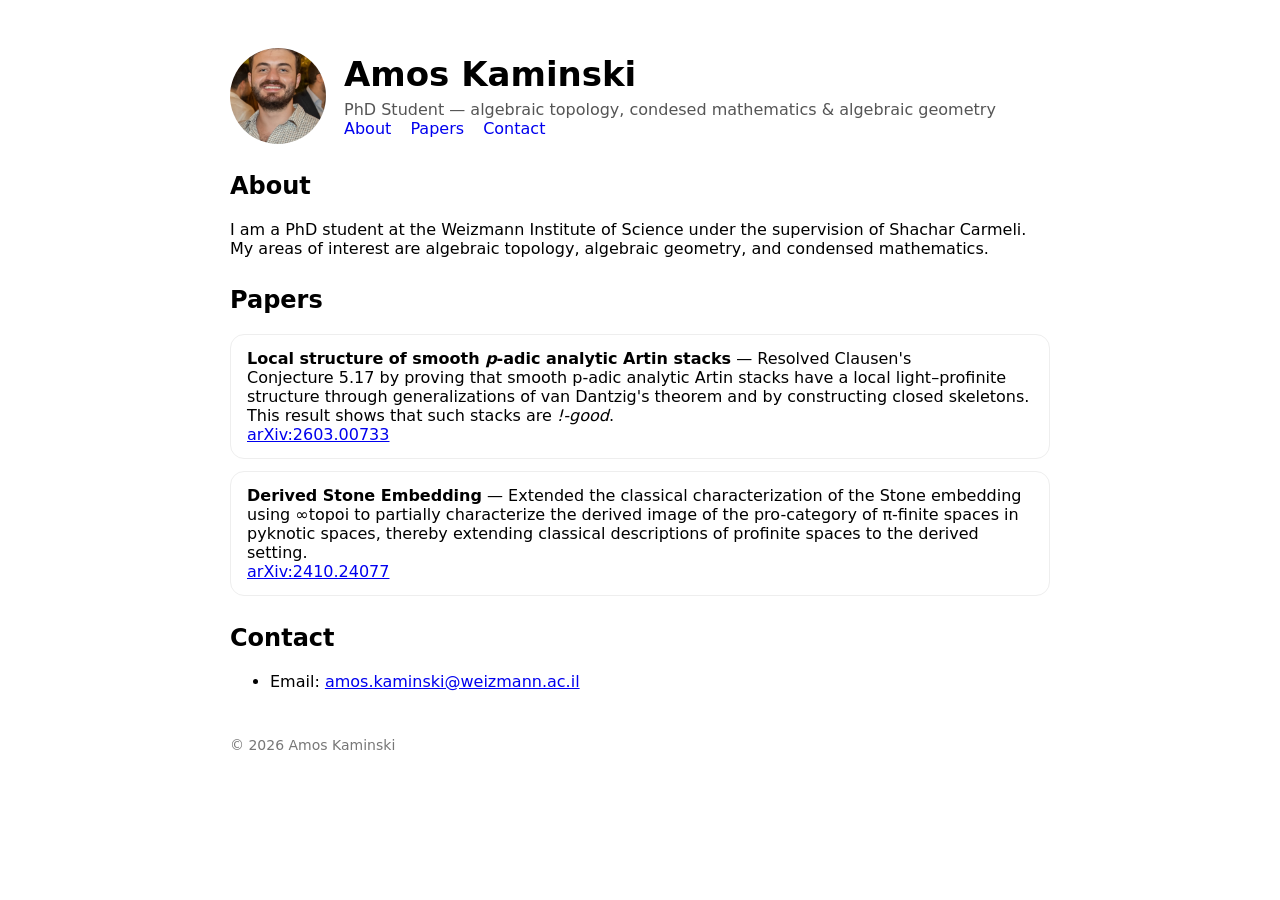
==== index.html @ 6d2fe387 "Update avatar size and style in index.html" ====
<!doctype html>
<html lang="en">
<head>
  <meta charset="utf-8" />
  <meta name="viewport" content="width=device-width,initial-scale=1" />
  <title>Amos Kaminski</title>
  <meta name="description" content="Personal homepage of Amos Kaminski." />
  <style>
    body { font-family: system-ui, -apple-system, Segoe UI, Roboto, Arial; margin: 0; }
    .wrap { max-width: 820px; margin: 0 auto; padding: 48px 20px; }
    header { display: flex; gap: 18px; align-items: center; }
    .avatar{ width: 96px; height: 96px; border-radius: 999px; object-fit: cover; }
    h1 { margin: 0; font-size: 34px; }
    .sub { margin: 6px 0 0; color: #555; }
    nav a { margin-right: 14px; text-decoration: none; }
    section { margin-top: 28px; }
    .card { border: 1px solid #eee; border-radius: 14px; padding: 14px 16px; margin-top: 12px; }
    footer { margin-top: 46px; color: #777; font-size: 14px; }
  </style>
</head>
<body>
  <div class="wrap">
    <header>
      <img class="avatar" src="avatar.jpg" alt="Photo of Amos Kaminski" />
      <div>
        <h1>Amos Kaminski</h1>
        <p class="sub">PhD Student — algebraic topology, condesed mathematics &amp; algebraic geometry</p>
        <nav>
          <a href="#about">About</a>
          <a href="#papers">Papers</a>
          <a href="#contact">Contact</a>
        </nav>
      </div>
    </header>

    <section id="about">
      <h2>About</h2>
      <p>
        I am a PhD student at the Weizmann Institute of Science under the supervision of Shachar Carmeli. My areas of interest are algebraic topology, algebraic geometry, and condensed mathematics. 

    <section id="papers">
      <h2>Papers</h2>
      <div class="card">
        <strong>Local structure of smooth <em>p</em>-adic analytic Artin stacks</strong> — Resolved Clausen's Conjecture&nbsp;5.17 by proving that smooth p-adic analytic Artin stacks have a local light–profinite structure through generalizations of van&nbsp;Dantzig's theorem and by constructing closed skeletons. This result shows that such stacks are <em>!-good</em>.
        <div><a href="https://arxiv.org/abs/2603.00733">arXiv:2603.00733</a></div>
      </div>
      <div class="card">
        <strong>Derived Stone Embedding</strong> — Extended the classical characterization of the Stone embedding using ∞topoi to partially characterize the derived image of the pro-category of π-finite spaces in pyknotic spaces, thereby extending classical descriptions of profinite spaces to the derived setting.
        <div><a href="https://arxiv.org/abs/2410.24077">arXiv:2410.24077</a></div>
      </div>
    </section>

    <section id="contact">
      <h2>Contact</h2>
      <ul>
        <li>Email: <a href="mailto:amos.kaminski@weizmann.ac.il">amos.kaminski@weizmann.ac.il</a></li>
      </ul>
    </section>

    <footer>© <span id="y"></span> Amos Kaminski</footer>
  </div>

  <script>
    document.getElementById("y").textContent = new Date().getFullYear();
  </script>
</body>
</html>
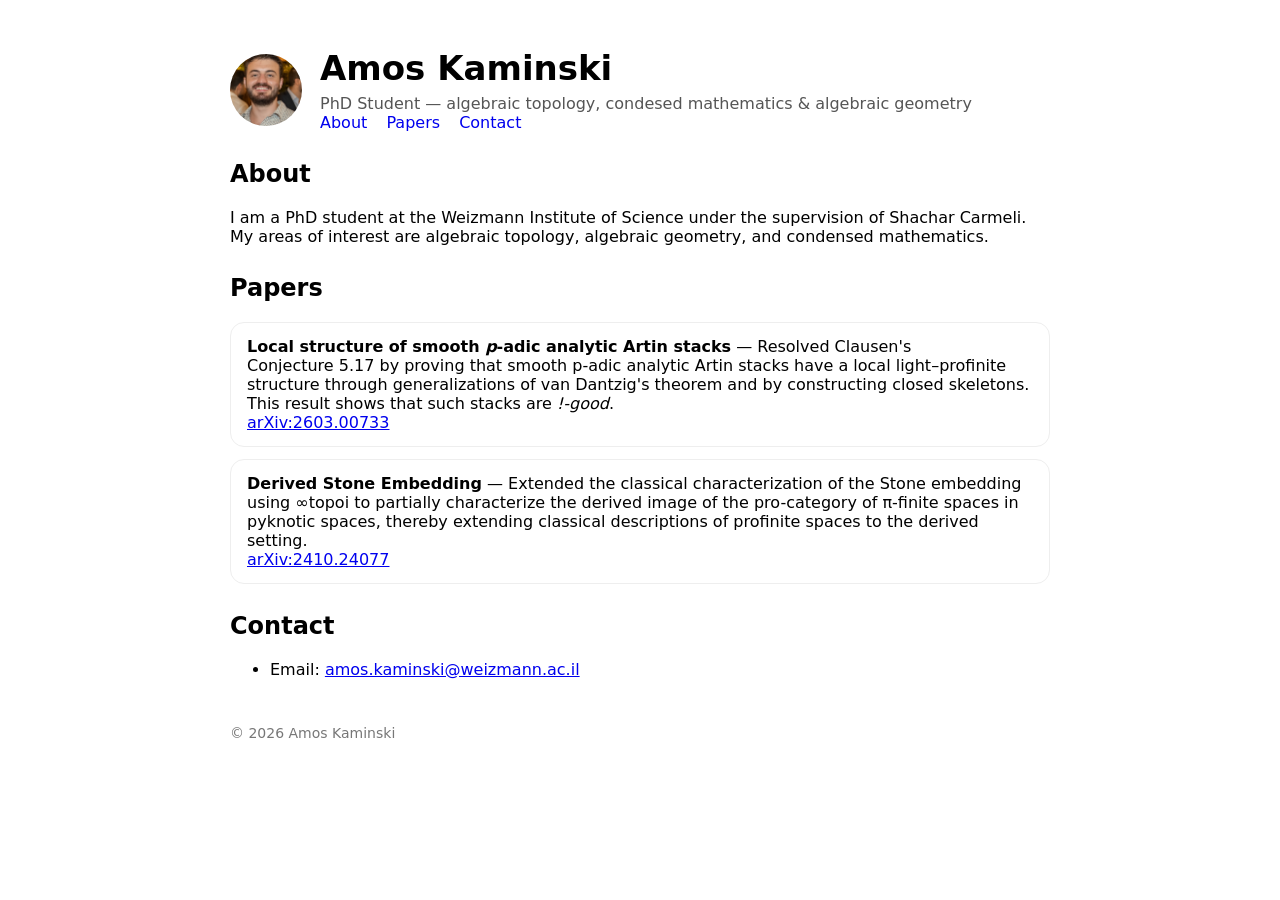
==== commit 6f25287f: "Adjust avatar dimensions and styling in index.html" ====
--- a/index.html
+++ b/index.html
@@ -9,7 +9,14 @@
     body { font-family: system-ui, -apple-system, Segoe UI, Roboto, Arial; margin: 0; }
     .wrap { max-width: 820px; margin: 0 auto; padding: 48px 20px; }
     header { display: flex; gap: 18px; align-items: center; }
-    .avatar{ width: 96px; height: 96px; border-radius: 999px; object-fit: cover; }
+    .avatar{
+  width: 72px;
+  height: 72px;
+  border-radius: 999px;
+  object-fit: cover;        /* key: prevents stretching */
+  object-position: 50% 35%; /* optional: move crop up/down */
+  display: block;
+}
     h1 { margin: 0; font-size: 34px; }
     .sub { margin: 6px 0 0; color: #555; }
     nav a { margin-right: 14px; text-decoration: none; }
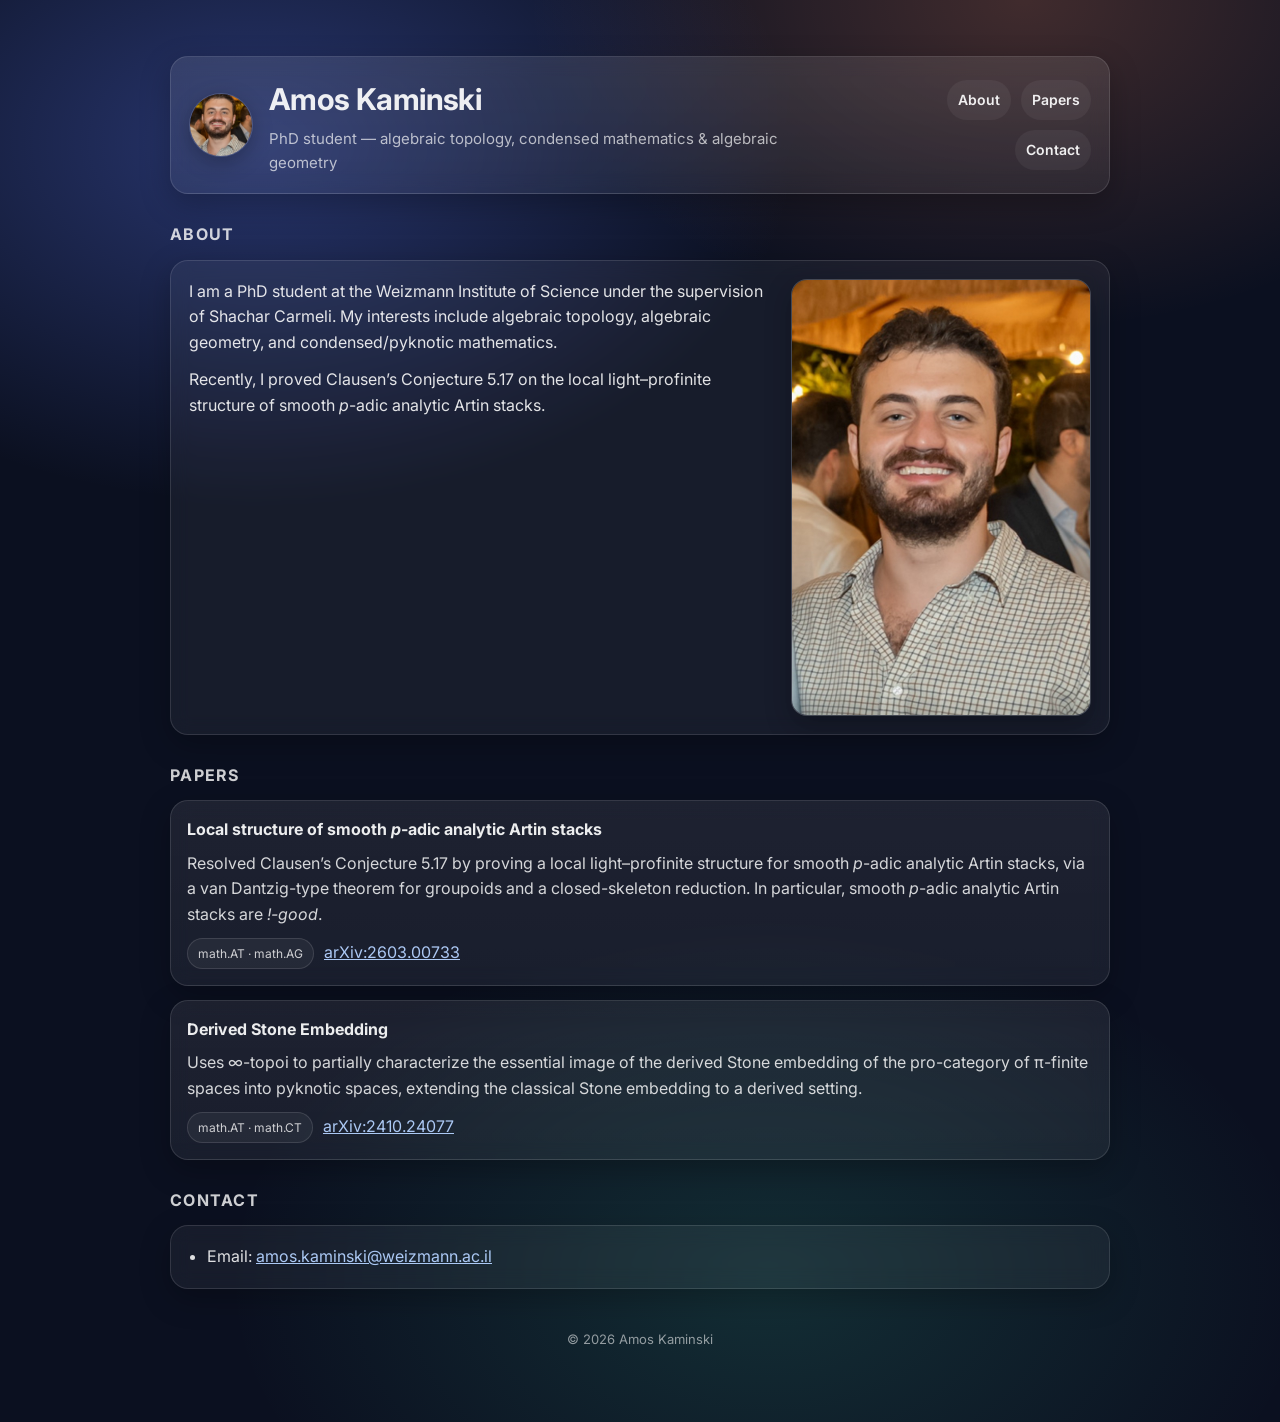
==== commit bd4d7ac9: "Refactor index.html for improved layout and styling Updated the layout and styling of the personal h" ====
--- a/index.html
+++ b/index.html
@@ -5,63 +5,266 @@
   <meta name="viewport" content="width=device-width,initial-scale=1" />
   <title>Amos Kaminski</title>
   <meta name="description" content="Personal homepage of Amos Kaminski." />
+
+  <!-- Optional: nicer typography (works even if blocked) -->
+  <link rel="preconnect" href="https://fonts.googleapis.com">
+  <link rel="preconnect" href="https://fonts.gstatic.com" crossorigin>
+  <link href="https://fonts.googleapis.com/css2?family=Inter:wght@400;500;600;700&display=swap" rel="stylesheet">
+
   <style>
-    body { font-family: system-ui, -apple-system, Segoe UI, Roboto, Arial; margin: 0; }
-    .wrap { max-width: 820px; margin: 0 auto; padding: 48px 20px; }
-    header { display: flex; gap: 18px; align-items: center; }
+    :root{
+      --bg: #0b1020;
+      --card: rgba(255,255,255,.08);
+      --card2: rgba(255,255,255,.06);
+      --border: rgba(255,255,255,.12);
+      --text: rgba(255,255,255,.92);
+      --muted: rgba(255,255,255,.68);
+      --link: rgba(255,255,255,.92);
+      --shadow: 0 10px 30px rgba(0,0,0,.25);
+    }
+
+    *{ box-sizing: border-box; }
+    html{ scroll-behavior: smooth; }
+    body{
+      margin:0;
+      font-family: Inter, system-ui, -apple-system, Segoe UI, Roboto, Arial, sans-serif;
+      color: var(--text);
+      background:
+        radial-gradient(900px 600px at 20% 10%, rgba(93,123,255,.35), transparent 60%),
+        radial-gradient(900px 600px at 80% 0%, rgba(255,140,92,.22), transparent 55%),
+        radial-gradient(900px 600px at 60% 90%, rgba(70,230,180,.14), transparent 60%),
+        var(--bg);
+      line-height: 1.6;
+    }
+
+    .wrap{ max-width: 980px; margin: 0 auto; padding: 56px 20px 72px; }
+
+    /* Top header card */
+    .top{
+      display: flex;
+      gap: 18px;
+      align-items: center;
+      justify-content: space-between;
+      padding: 18px 18px;
+      border: 1px solid var(--border);
+      border-radius: 18px;
+      background: linear-gradient(180deg, rgba(255,255,255,.10), rgba(255,255,255,.06));
+      box-shadow: var(--shadow);
+      backdrop-filter: blur(10px);
+    }
+    .top-left{ display:flex; gap:16px; align-items:center; min-width: 0; }
+
     .avatar{
-  width: 72px;
-  height: 72px;
-  border-radius: 999px;
-  object-fit: cover;        /* key: prevents stretching */
-  object-position: 50% 35%; /* optional: move crop up/down */
-  display: block;
-}
-    h1 { margin: 0; font-size: 34px; }
-    .sub { margin: 6px 0 0; color: #555; }
-    nav a { margin-right: 14px; text-decoration: none; }
-    section { margin-top: 28px; }
-    .card { border: 1px solid #eee; border-radius: 14px; padding: 14px 16px; margin-top: 12px; }
-    footer { margin-top: 46px; color: #777; font-size: 14px; }
+      width: 64px;
+      height: 64px;
+      border-radius: 999px;
+      object-fit: cover;
+      object-position: 50% 35%;
+      border: 1px solid var(--border);
+      box-shadow: 0 6px 20px rgba(0,0,0,.25);
+      flex: 0 0 auto;
+    }
+
+    h1{ margin:0; font-size: 30px; letter-spacing: -0.02em; }
+    .sub{ margin: 4px 0 0; color: var(--muted); font-size: 15px; }
+
+    nav{
+      display:flex;
+      gap: 10px;
+      flex-wrap: wrap;
+      justify-content: flex-end;
+    }
+    nav a{
+      text-decoration: none;
+      color: var(--link);
+      font-weight: 600;
+      font-size: 14px;
+      padding: 8px 10px;
+      border-radius: 999px;
+      border: 1px solid transparent;
+      background: rgba(255,255,255,.05);
+    }
+    nav a:hover{
+      border-color: var(--border);
+      background: rgba(255,255,255,.08);
+    }
+
+    section{ margin-top: 28px; scroll-margin-top: 18px; }
+    h2{
+      font-size: 16px;
+      letter-spacing: .08em;
+      text-transform: uppercase;
+      color: rgba(255,255,255,.80);
+      margin: 0 0 12px;
+    }
+
+    /* About layout */
+    .about{
+      display: grid;
+      grid-template-columns: 1fr 300px;
+      gap: 22px;
+      align-items: start;
+      padding: 18px;
+      border: 1px solid var(--border);
+      border-radius: 18px;
+      background: rgba(255,255,255,.05);
+      box-shadow: var(--shadow);
+      backdrop-filter: blur(10px);
+    }
+    .about p{ margin: 0 0 12px; color: rgba(255,255,255,.88); }
+    .about p:last-child{ margin-bottom: 0; }
+
+    /* Rectangular photo like the example (optional) */
+    .profile{
+      width: 100%;
+      height: auto;
+      border-radius: 16px;
+      border: 1px solid var(--border);
+      display:block;
+      box-shadow: 0 10px 26px rgba(0,0,0,.25);
+      background: rgba(255,255,255,.08);
+    }
+
+    /* Papers cards */
+    .grid{
+      display: grid;
+      grid-template-columns: 1fr;
+      gap: 14px;
+    }
+    .card{
+      padding: 16px 16px;
+      border: 1px solid var(--border);
+      border-radius: 18px;
+      background: linear-gradient(180deg, var(--card), var(--card2));
+      box-shadow: var(--shadow);
+      backdrop-filter: blur(10px);
+    }
+    .card strong{ font-size: 16px; }
+    .card p{ margin: 8px 0 0; color: rgba(255,255,255,.82); }
+    .meta{
+      margin-top: 10px;
+      display:flex;
+      gap: 10px;
+      flex-wrap: wrap;
+      align-items: center;
+    }
+    .pill{
+      font-size: 12px;
+      color: rgba(255,255,255,.78);
+      border: 1px solid var(--border);
+      padding: 5px 10px;
+      border-radius: 999px;
+      background: rgba(255,255,255,.05);
+    }
+    a{ color: rgba(180,210,255,.95); }
+    a:hover{ color: white; }
+
+    .contact{
+      padding: 18px;
+      border: 1px solid var(--border);
+      border-radius: 18px;
+      background: rgba(255,255,255,.05);
+      box-shadow: var(--shadow);
+      backdrop-filter: blur(10px);
+    }
+    .contact ul{ margin: 0; padding-left: 18px; color: rgba(255,255,255,.86); }
+
+    footer{
+      margin-top: 40px;
+      color: rgba(255,255,255,.55);
+      font-size: 13px;
+      text-align: center;
+    }
+
+    /* Responsive */
+    @media (max-width: 820px){
+      .top{ flex-direction: column; align-items: stretch; }
+      nav{ justify-content: flex-start; }
+      .about{ grid-template-columns: 1fr; }
+      .profile{ max-width: 420px; }
+    }
   </style>
 </head>
+
 <body>
   <div class="wrap">
-    <header>
-      <img class="avatar" src="avatar.jpg" alt="Photo of Amos Kaminski" />
-      <div>
-        <h1>Amos Kaminski</h1>
-        <p class="sub">PhD Student — algebraic topology, condesed mathematics &amp; algebraic geometry</p>
-        <nav>
-          <a href="#about">About</a>
-          <a href="#papers">Papers</a>
-          <a href="#contact">Contact</a>
-        </nav>
-      </div>
+
+    <header class="top">
+      <div class="top-left">
+        <img class="avatar" src="avatar.jpg" alt="Photo of Amos Kaminski" />
+        <div style="min-width:0">
+          <h1>Amos Kaminski</h1>
+          <p class="sub">PhD student — algebraic topology, condensed mathematics &amp; algebraic geometry</p>
+        </div>
+      </div>
+
+      <nav aria-label="Primary">
+        <a href="#about">About</a>
+        <a href="#papers">Papers</a>
+        <a href="#contact">Contact</a>
+      </nav>
     </header>
 
     <section id="about">
       <h2>About</h2>
-      <p>
-        I am a PhD student at the Weizmann Institute of Science under the supervision of Shachar Carmeli. My areas of interest are algebraic topology, algebraic geometry, and condensed mathematics. 
+      <div class="about">
+        <div>
+          <p>
+            I am a PhD student at the Weizmann Institute of Science under the supervision of Shachar Carmeli.
+            My interests include algebraic topology, algebraic geometry, and condensed/pyknotic mathematics.
+          </p>
+          <p>
+            Recently, I proved Clausen’s Conjecture 5.17 on the local light–profinite structure of smooth
+            <em>p</em>-adic analytic Artin stacks.
+          </p>
+        </div>
+
+        <!-- Optional: use a rectangular photo like the example.
+             If you prefer only the circular avatar, delete this <img>. -->
+        <img class="profile" src="avatar.jpg" alt="Amos Kaminski" />
+      </div>
+    </section>
 
     <section id="papers">
       <h2>Papers</h2>
-      <div class="card">
-        <strong>Local structure of smooth <em>p</em>-adic analytic Artin stacks</strong> — Resolved Clausen's Conjecture&nbsp;5.17 by proving that smooth p-adic analytic Artin stacks have a local light–profinite structure through generalizations of van&nbsp;Dantzig's theorem and by constructing closed skeletons. This result shows that such stacks are <em>!-good</em>.
-        <div><a href="https://arxiv.org/abs/2603.00733">arXiv:2603.00733</a></div>
-      </div>
-      <div class="card">
-        <strong>Derived Stone Embedding</strong> — Extended the classical characterization of the Stone embedding using ∞topoi to partially characterize the derived image of the pro-category of π-finite spaces in pyknotic spaces, thereby extending classical descriptions of profinite spaces to the derived setting.
-        <div><a href="https://arxiv.org/abs/2410.24077">arXiv:2410.24077</a></div>
+      <div class="grid">
+
+        <article class="card">
+          <strong>Local structure of smooth <em>p</em>-adic analytic Artin stacks</strong>
+          <p>
+            Resolved Clausen’s Conjecture&nbsp;5.17 by proving a local light–profinite structure for smooth
+            <em>p</em>-adic analytic Artin stacks, via a van&nbsp;Dantzig-type theorem for groupoids and a
+            closed-skeleton reduction. In particular, smooth <em>p</em>-adic analytic Artin stacks are <em>!-good</em>.
+          </p>
+          <div class="meta">
+            <span class="pill">math.AT · math.AG</span>
+            <a href="https://arxiv.org/abs/2603.00733">arXiv:2603.00733</a>
+          </div>
+        </article>
+
+        <article class="card">
+          <strong>Derived Stone Embedding</strong>
+          <p>
+            Uses ∞-topoi to partially characterize the essential image of the derived Stone embedding
+            of the pro-category of π-finite spaces into pyknotic spaces, extending the classical Stone embedding
+            to a derived setting.
+          </p>
+          <div class="meta">
+            <span class="pill">math.AT · math.CT</span>
+            <a href="https://arxiv.org/abs/2410.24077">arXiv:2410.24077</a>
+          </div>
+        </article>
+
       </div>
     </section>
 
     <section id="contact">
       <h2>Contact</h2>
-      <ul>
-        <li>Email: <a href="mailto:amos.kaminski@weizmann.ac.il">amos.kaminski@weizmann.ac.il</a></li>
-      </ul>
+      <div class="contact">
+        <ul>
+          <li>Email: <a href="mailto:amos.kaminski@weizmann.ac.il">amos.kaminski@weizmann.ac.il</a></li>
+        </ul>
+      </div>
     </section>
 
     <footer>© <span id="y"></span> Amos Kaminski</footer>
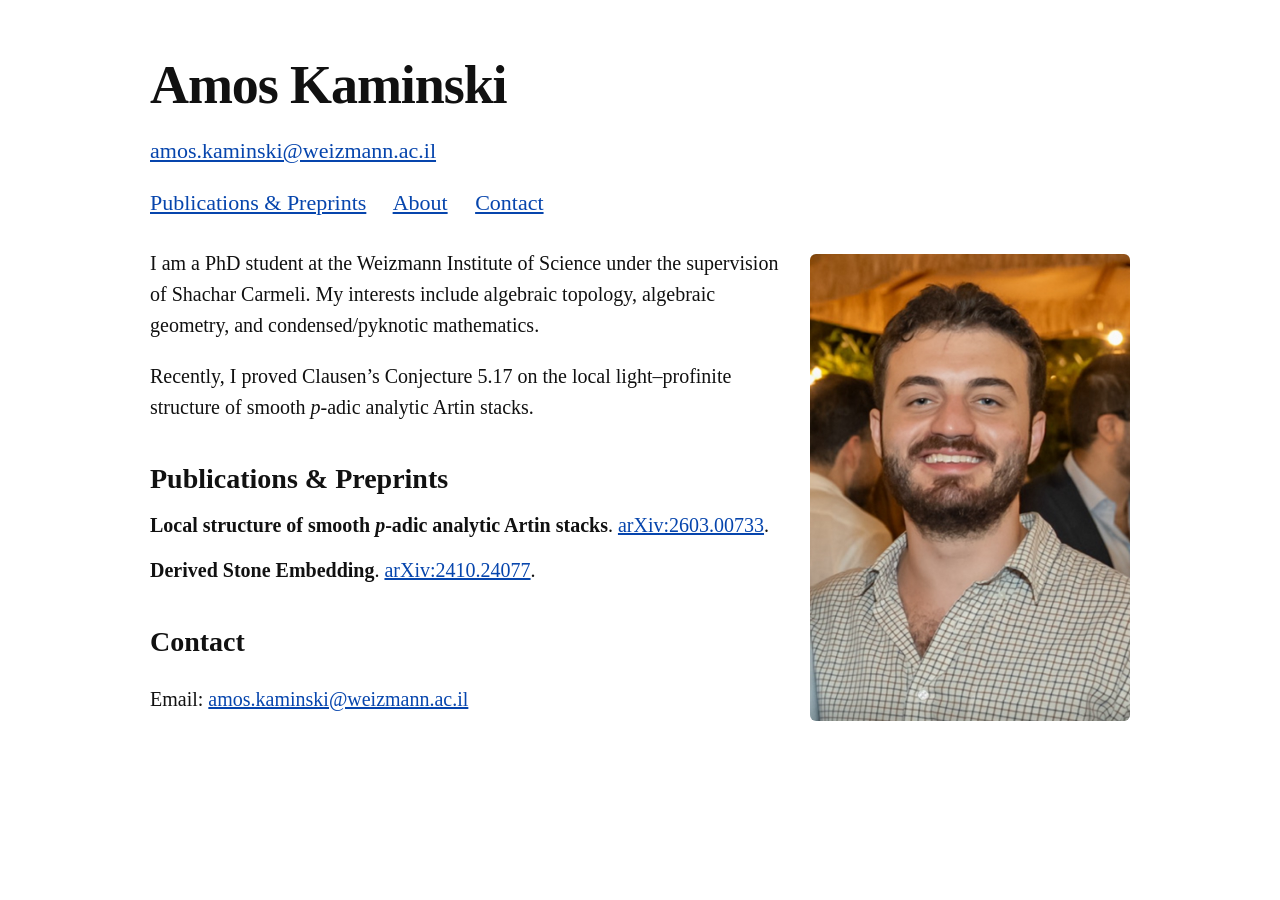
==== commit 947da5dd: "Refactor index.html for improved layout and styles Updated styling and structure of the personal hom" ====
--- a/index.html
+++ b/index.html
@@ -6,272 +6,119 @@
   <title>Amos Kaminski</title>
   <meta name="description" content="Personal homepage of Amos Kaminski." />
 
-  <!-- Optional: nicer typography (works even if blocked) -->
-  <link rel="preconnect" href="https://fonts.googleapis.com">
-  <link rel="preconnect" href="https://fonts.gstatic.com" crossorigin>
-  <link href="https://fonts.googleapis.com/css2?family=Inter:wght@400;500;600;700&display=swap" rel="stylesheet">
+  <style>
+    body{
+      margin: 0;
+      background: #fff;
+      color: #111;
+      font-family: Georgia, "Times New Roman", Times, serif;
+      font-size: 20px;
+      line-height: 1.55;
+    }
+    .wrap{
+      max-width: 980px;
+      margin: 0 auto;
+      padding: 44px 24px 60px;
+    }
+    h1{
+      margin: 0 0 6px;
+      font-size: 54px;
+      font-weight: 700;
+      letter-spacing: -0.02em;
+    }
+    .email{
+      margin: 0 0 18px;
+      font-size: 22px;
+    }
+    a{ color: #0645ad; }
+    a:visited{ color: #0b0080; }
+    a:hover{ text-decoration: none; }
 
-  <style>
-    :root{
-      --bg: #0b1020;
-      --card: rgba(255,255,255,.08);
-      --card2: rgba(255,255,255,.06);
-      --border: rgba(255,255,255,.12);
-      --text: rgba(255,255,255,.92);
-      --muted: rgba(255,255,255,.68);
-      --link: rgba(255,255,255,.92);
-      --shadow: 0 10px 30px rgba(0,0,0,.25);
+    .nav{
+      margin: 0 0 28px;
+      font-size: 22px;
+    }
+    .nav a{ margin-right: 22px; }
+
+    .photo{
+      float: right;
+      width: 320px;
+      max-width: 42%;
+      margin: 6px 0 18px 28px;
+      border-radius: 6px;
+      display: block;
+      height: auto; /* prevents stretching */
     }
 
-    *{ box-sizing: border-box; }
-    html{ scroll-behavior: smooth; }
-    body{
-      margin:0;
-      font-family: Inter, system-ui, -apple-system, Segoe UI, Roboto, Arial, sans-serif;
-      color: var(--text);
-      background:
-        radial-gradient(900px 600px at 20% 10%, rgba(93,123,255,.35), transparent 60%),
-        radial-gradient(900px 600px at 80% 0%, rgba(255,140,92,.22), transparent 55%),
-        radial-gradient(900px 600px at 60% 90%, rgba(70,230,180,.14), transparent 60%),
-        var(--bg);
-      line-height: 1.6;
+    h2{
+      margin: 34px 0 10px;
+      font-size: 28px;
+      font-weight: 700;
     }
 
-    .wrap{ max-width: 980px; margin: 0 auto; padding: 56px 20px 72px; }
-
-    /* Top header card */
-    .top{
-      display: flex;
-      gap: 18px;
-      align-items: center;
-      justify-content: space-between;
-      padding: 18px 18px;
-      border: 1px solid var(--border);
-      border-radius: 18px;
-      background: linear-gradient(180deg, rgba(255,255,255,.10), rgba(255,255,255,.06));
-      box-shadow: var(--shadow);
-      backdrop-filter: blur(10px);
-    }
-    .top-left{ display:flex; gap:16px; align-items:center; min-width: 0; }
-
-    .avatar{
-      width: 64px;
-      height: 64px;
-      border-radius: 999px;
-      object-fit: cover;
-      object-position: 50% 35%;
-      border: 1px solid var(--border);
-      box-shadow: 0 6px 20px rgba(0,0,0,.25);
-      flex: 0 0 auto;
+    .paper{
+      margin: 0 0 14px;
     }
 
-    h1{ margin:0; font-size: 30px; letter-spacing: -0.02em; }
-    .sub{ margin: 4px 0 0; color: var(--muted); font-size: 15px; }
-
-    nav{
-      display:flex;
-      gap: 10px;
-      flex-wrap: wrap;
-      justify-content: flex-end;
-    }
-    nav a{
-      text-decoration: none;
-      color: var(--link);
-      font-weight: 600;
-      font-size: 14px;
-      padding: 8px 10px;
-      border-radius: 999px;
-      border: 1px solid transparent;
-      background: rgba(255,255,255,.05);
-    }
-    nav a:hover{
-      border-color: var(--border);
-      background: rgba(255,255,255,.08);
-    }
-
-    section{ margin-top: 28px; scroll-margin-top: 18px; }
-    h2{
-      font-size: 16px;
-      letter-spacing: .08em;
-      text-transform: uppercase;
-      color: rgba(255,255,255,.80);
-      margin: 0 0 12px;
-    }
-
-    /* About layout */
-    .about{
-      display: grid;
-      grid-template-columns: 1fr 300px;
-      gap: 22px;
-      align-items: start;
-      padding: 18px;
-      border: 1px solid var(--border);
-      border-radius: 18px;
-      background: rgba(255,255,255,.05);
-      box-shadow: var(--shadow);
-      backdrop-filter: blur(10px);
-    }
-    .about p{ margin: 0 0 12px; color: rgba(255,255,255,.88); }
-    .about p:last-child{ margin-bottom: 0; }
-
-    /* Rectangular photo like the example (optional) */
-    .profile{
-      width: 100%;
-      height: auto;
-      border-radius: 16px;
-      border: 1px solid var(--border);
-      display:block;
-      box-shadow: 0 10px 26px rgba(0,0,0,.25);
-      background: rgba(255,255,255,.08);
-    }
-
-    /* Papers cards */
-    .grid{
-      display: grid;
-      grid-template-columns: 1fr;
-      gap: 14px;
-    }
-    .card{
-      padding: 16px 16px;
-      border: 1px solid var(--border);
-      border-radius: 18px;
-      background: linear-gradient(180deg, var(--card), var(--card2));
-      box-shadow: var(--shadow);
-      backdrop-filter: blur(10px);
-    }
-    .card strong{ font-size: 16px; }
-    .card p{ margin: 8px 0 0; color: rgba(255,255,255,.82); }
-    .meta{
-      margin-top: 10px;
-      display:flex;
-      gap: 10px;
-      flex-wrap: wrap;
-      align-items: center;
-    }
-    .pill{
-      font-size: 12px;
-      color: rgba(255,255,255,.78);
-      border: 1px solid var(--border);
-      padding: 5px 10px;
-      border-radius: 999px;
-      background: rgba(255,255,255,.05);
-    }
-    a{ color: rgba(180,210,255,.95); }
-    a:hover{ color: white; }
-
-    .contact{
-      padding: 18px;
-      border: 1px solid var(--border);
-      border-radius: 18px;
-      background: rgba(255,255,255,.05);
-      box-shadow: var(--shadow);
-      backdrop-filter: blur(10px);
-    }
-    .contact ul{ margin: 0; padding-left: 18px; color: rgba(255,255,255,.86); }
-
-    footer{
-      margin-top: 40px;
-      color: rgba(255,255,255,.55);
-      font-size: 13px;
-      text-align: center;
-    }
-
-    /* Responsive */
-    @media (max-width: 820px){
-      .top{ flex-direction: column; align-items: stretch; }
-      nav{ justify-content: flex-start; }
-      .about{ grid-template-columns: 1fr; }
-      .profile{ max-width: 420px; }
+    /* mobile */
+    @media (max-width: 760px){
+      h1{ font-size: 42px; }
+      .nav, .email{ font-size: 20px; }
+      .photo{
+        float: none;
+        width: 100%;
+        max-width: 420px;
+        margin: 10px 0 18px 0;
+      }
     }
   </style>
 </head>
 
 <body>
   <div class="wrap">
+    <h1>Amos Kaminski</h1>
 
-    <header class="top">
-      <div class="top-left">
-        <img class="avatar" src="avatar.jpg" alt="Photo of Amos Kaminski" />
-        <div style="min-width:0">
-          <h1>Amos Kaminski</h1>
-          <p class="sub">PhD student — algebraic topology, condensed mathematics &amp; algebraic geometry</p>
-        </div>
-      </div>
+    <p class="email">
+      <a href="mailto:amos.kaminski@weizmann.ac.il">amos.kaminski@weizmann.ac.il</a>
+    </p>
 
-      <nav aria-label="Primary">
-        <a href="#about">About</a>
-        <a href="#papers">Papers</a>
-        <a href="#contact">Contact</a>
-      </nav>
-    </header>
+    <p class="nav">
+      <a href="#papers">Publications &amp; Preprints</a>
+      <a href="#about">About</a>
+      <a href="#contact">Contact</a>
+    </p>
+
+    <img class="photo" src="avatar.jpg" alt="Amos Kaminski" />
 
     <section id="about">
-      <h2>About</h2>
-      <div class="about">
-        <div>
-          <p>
-            I am a PhD student at the Weizmann Institute of Science under the supervision of Shachar Carmeli.
-            My interests include algebraic topology, algebraic geometry, and condensed/pyknotic mathematics.
-          </p>
-          <p>
-            Recently, I proved Clausen’s Conjecture 5.17 on the local light–profinite structure of smooth
-            <em>p</em>-adic analytic Artin stacks.
-          </p>
-        </div>
-
-        <!-- Optional: use a rectangular photo like the example.
-             If you prefer only the circular avatar, delete this <img>. -->
-        <img class="profile" src="avatar.jpg" alt="Amos Kaminski" />
-      </div>
+      <p>
+        I am a PhD student at the Weizmann Institute of Science under the supervision of Shachar Carmeli.
+        My interests include algebraic topology, algebraic geometry, and condensed/pyknotic mathematics.
+      </p>
+      <p>
+        Recently, I proved Clausen’s Conjecture 5.17 on the local light–profinite structure of smooth
+        <em>p</em>-adic analytic Artin stacks.
+      </p>
     </section>
 
     <section id="papers">
-      <h2>Papers</h2>
-      <div class="grid">
+      <h2>Publications &amp; Preprints</h2>
 
-        <article class="card">
-          <strong>Local structure of smooth <em>p</em>-adic analytic Artin stacks</strong>
-          <p>
-            Resolved Clausen’s Conjecture&nbsp;5.17 by proving a local light–profinite structure for smooth
-            <em>p</em>-adic analytic Artin stacks, via a van&nbsp;Dantzig-type theorem for groupoids and a
-            closed-skeleton reduction. In particular, smooth <em>p</em>-adic analytic Artin stacks are <em>!-good</em>.
-          </p>
-          <div class="meta">
-            <span class="pill">math.AT · math.AG</span>
-            <a href="https://arxiv.org/abs/2603.00733">arXiv:2603.00733</a>
-          </div>
-        </article>
+      <p class="paper">
+        <strong>Local structure of smooth <em>p</em>-adic analytic Artin stacks</strong>.
+        <a href="https://arxiv.org/abs/2603.00733">arXiv:2603.00733</a>.
+      </p>
 
-        <article class="card">
-          <strong>Derived Stone Embedding</strong>
-          <p>
-            Uses ∞-topoi to partially characterize the essential image of the derived Stone embedding
-            of the pro-category of π-finite spaces into pyknotic spaces, extending the classical Stone embedding
-            to a derived setting.
-          </p>
-          <div class="meta">
-            <span class="pill">math.AT · math.CT</span>
-            <a href="https://arxiv.org/abs/2410.24077">arXiv:2410.24077</a>
-          </div>
-        </article>
-
-      </div>
+      <p class="paper">
+        <strong>Derived Stone Embedding</strong>.
+        <a href="https://arxiv.org/abs/2410.24077">arXiv:2410.24077</a>.
+      </p>
     </section>
 
     <section id="contact">
       <h2>Contact</h2>
-      <div class="contact">
-        <ul>
-          <li>Email: <a href="mailto:amos.kaminski@weizmann.ac.il">amos.kaminski@weizmann.ac.il</a></li>
-        </ul>
-      </div>
+      <p>Email: <a href="mailto:amos.kaminski@weizmann.ac.il">amos.kaminski@weizmann.ac.il</a></p>
     </section>
-
-    <footer>© <span id="y"></span> Amos Kaminski</footer>
   </div>
-
-  <script>
-    document.getElementById("y").textContent = new Date().getFullYear();
-  </script>
 </body>
 </html>
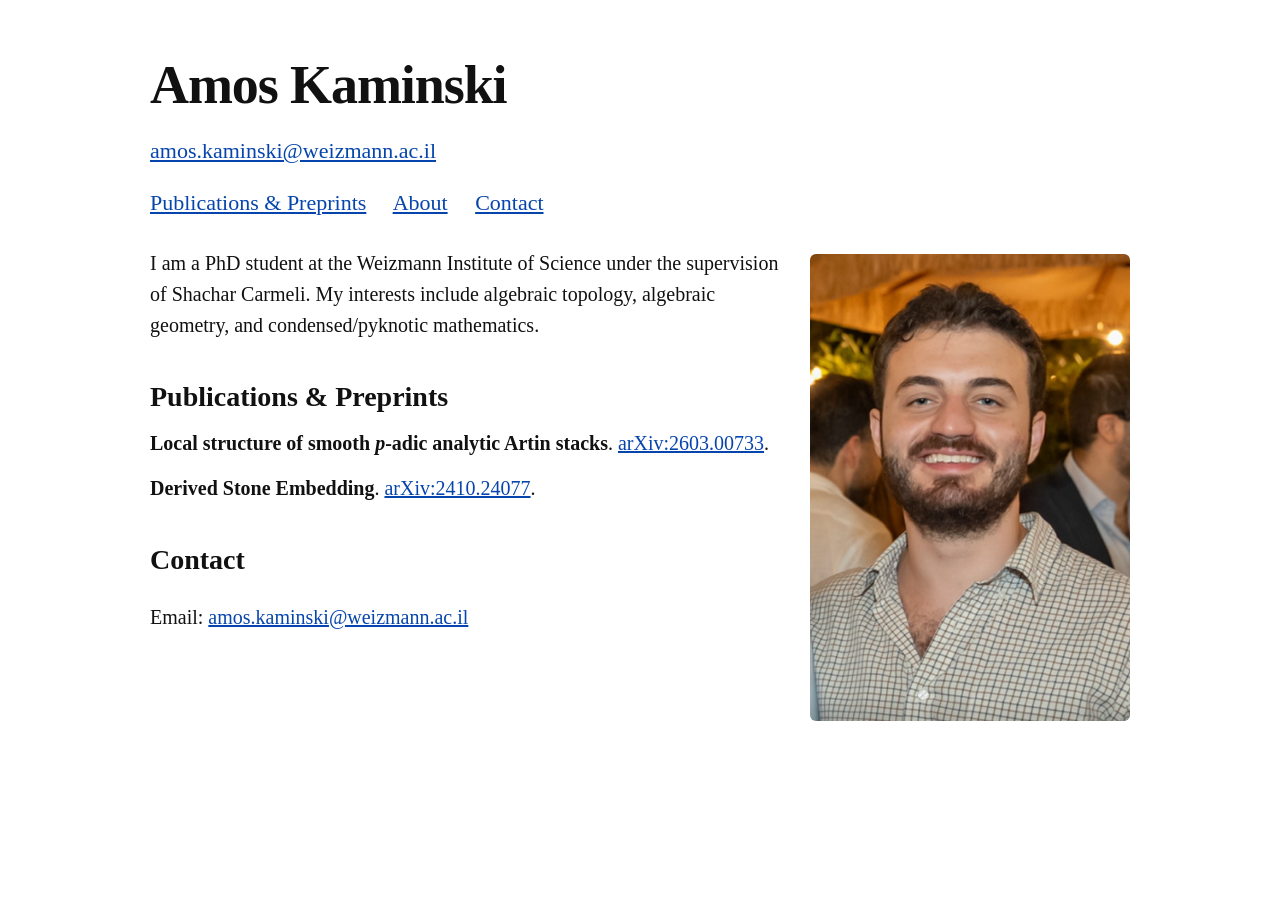
==== commit 814a4abd: "Remove mention of Clausen’s Conjecture from index.html Removed a paragraph about Clausen’s Conjectur" ====
--- a/index.html
+++ b/index.html
@@ -95,9 +95,6 @@
         I am a PhD student at the Weizmann Institute of Science under the supervision of Shachar Carmeli.
         My interests include algebraic topology, algebraic geometry, and condensed/pyknotic mathematics.
       </p>
-      <p>
-        Recently, I proved Clausen’s Conjecture 5.17 on the local light–profinite structure of smooth
-        <em>p</em>-adic analytic Artin stacks.
       </p>
     </section>
 
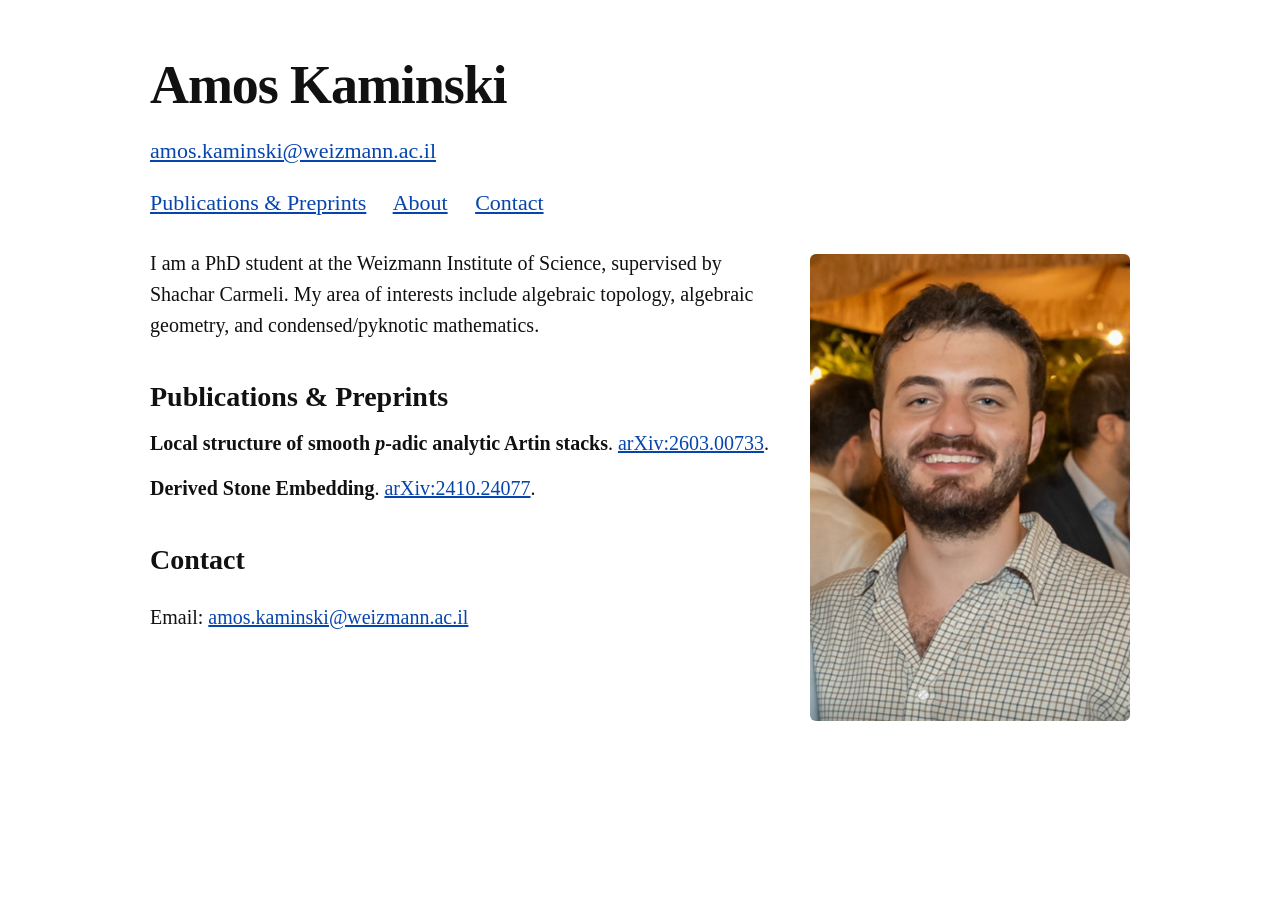
==== commit a6963210: "Refactor about section text for clarity" ====
--- a/index.html
+++ b/index.html
@@ -92,8 +92,8 @@
 
     <section id="about">
       <p>
-        I am a PhD student at the Weizmann Institute of Science under the supervision of Shachar Carmeli.
-        My interests include algebraic topology, algebraic geometry, and condensed/pyknotic mathematics.
+        I am a PhD student at the Weizmann Institute of Science, supervised by Shachar Carmeli.
+        My area of interests include algebraic topology, algebraic geometry, and condensed/pyknotic mathematics.
       </p>
       </p>
     </section>
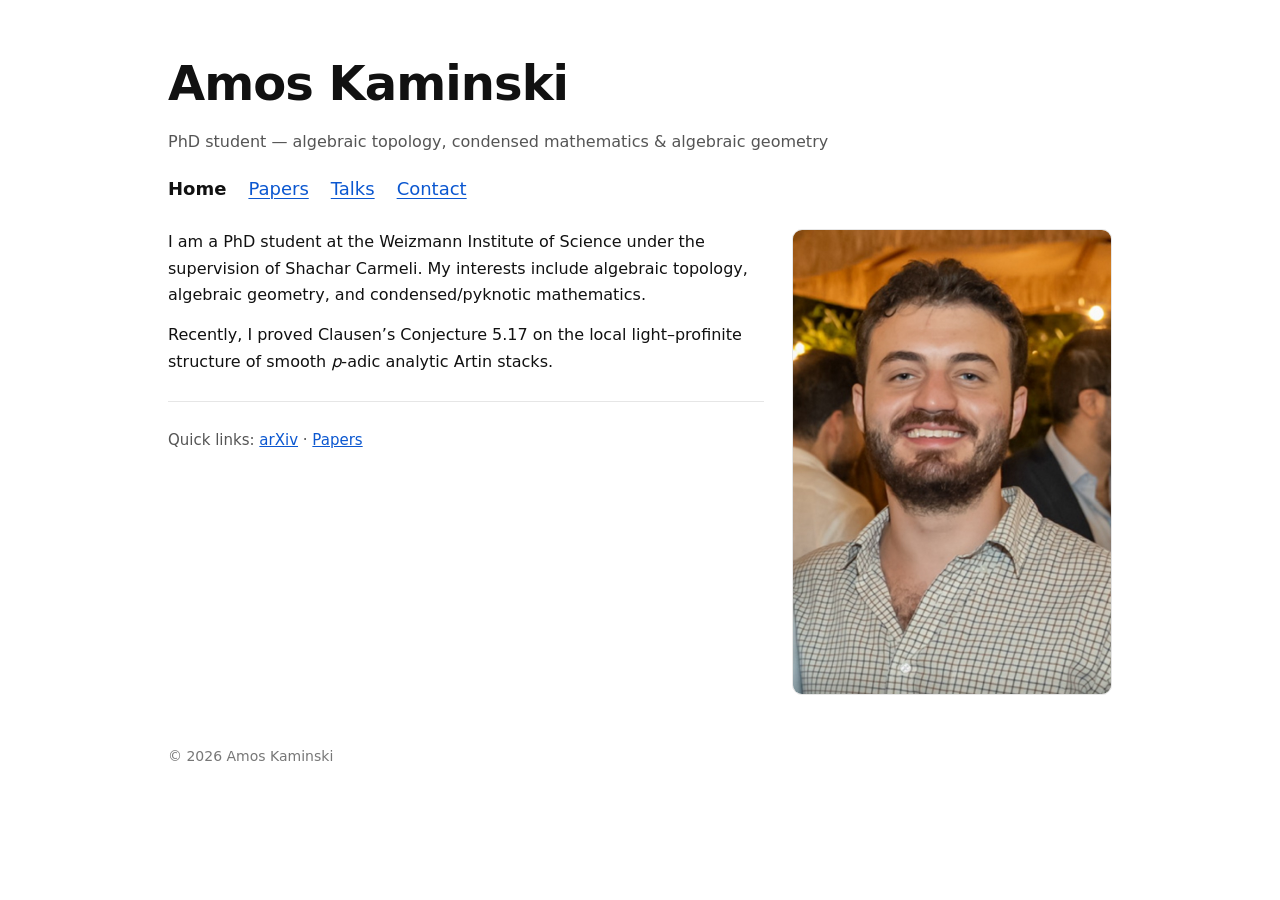
==== commit 943caae8: "Add files via upload" ====
--- a/index.html
+++ b/index.html
@@ -5,117 +5,50 @@
   <meta name="viewport" content="width=device-width,initial-scale=1" />
   <title>Amos Kaminski</title>
   <meta name="description" content="Personal homepage of Amos Kaminski." />
-
-  <style>
-    body{
-      margin: 0;
-      background: #fff;
-      color: #111;
-      font-family: Georgia, "Times New Roman", Times, serif;
-      font-size: 20px;
-      line-height: 1.55;
-    }
-    .wrap{
-      max-width: 980px;
-      margin: 0 auto;
-      padding: 44px 24px 60px;
-    }
-    h1{
-      margin: 0 0 6px;
-      font-size: 54px;
-      font-weight: 700;
-      letter-spacing: -0.02em;
-    }
-    .email{
-      margin: 0 0 18px;
-      font-size: 22px;
-    }
-    a{ color: #0645ad; }
-    a:visited{ color: #0b0080; }
-    a:hover{ text-decoration: none; }
-
-    .nav{
-      margin: 0 0 28px;
-      font-size: 22px;
-    }
-    .nav a{ margin-right: 22px; }
-
-    .photo{
-      float: right;
-      width: 320px;
-      max-width: 42%;
-      margin: 6px 0 18px 28px;
-      border-radius: 6px;
-      display: block;
-      height: auto; /* prevents stretching */
-    }
-
-    h2{
-      margin: 34px 0 10px;
-      font-size: 28px;
-      font-weight: 700;
-    }
-
-    .paper{
-      margin: 0 0 14px;
-    }
-
-    /* mobile */
-    @media (max-width: 760px){
-      h1{ font-size: 42px; }
-      .nav, .email{ font-size: 20px; }
-      .photo{
-        float: none;
-        width: 100%;
-        max-width: 420px;
-        margin: 10px 0 18px 0;
-      }
-    }
-  </style>
+  <link rel="stylesheet" href="styles.css" />
 </head>
-
 <body>
   <div class="wrap">
-    <h1>Amos Kaminski</h1>
+    <header>
+      <h1>Amos Kaminski</h1>
+      <p class="subtitle">PhD student — algebraic topology, condensed mathematics &amp; algebraic geometry</p>
+      <nav>
+        <a class="active" href="index.html">Home</a>
+        <a href="papers.html">Papers</a>
+        <a href="talks.html">Talks</a>
+        <a href="contact.html">Contact</a>
+      </nav>
+    </header>
 
-    <p class="email">
-      <a href="mailto:amos.kaminski@weizmann.ac.il">amos.kaminski@weizmann.ac.il</a>
-    </p>
+    <main class="two-col">
+      <div>
+        <p>
+          I am a PhD student at the Weizmann Institute of Science under the supervision of Shachar Carmeli.
+          My interests include algebraic topology, algebraic geometry, and condensed/pyknotic mathematics.
+        </p>
+        <p>
+          Recently, I proved Clausen’s Conjecture 5.17 on the local light–profinite structure of smooth
+          <em>p</em>-adic analytic Artin stacks.
+        </p>
 
-    <p class="nav">
-      <a href="#papers">Publications &amp; Preprints</a>
-      <a href="#about">About</a>
-      <a href="#contact">Contact</a>
-    </p>
+        <hr />
 
-    <img class="photo" src="avatar.jpg" alt="Amos Kaminski" />
+        <p class="meta">
+          Quick links:
+          <a href="https://arxiv.org/search/math?searchtype=author&query=Kaminski,+A">arXiv</a>
+          · <a href="papers.html">Papers</a>
+        </p>
+      </div>
 
-    <section id="about">
-      <p>
-        I am a PhD student at the Weizmann Institute of Science, supervised by Shachar Carmeli.
-        My area of interests include algebraic topology, algebraic geometry, and condensed/pyknotic mathematics.
-      </p>
-      </p>
-    </section>
+      <!-- Put your photo file in the same folder and name it avatar.jpg (or change this filename). -->
+      <img class="profile" src="avatar.jpg" alt="Amos Kaminski" />
+    </main>
 
-    <section id="papers">
-      <h2>Publications &amp; Preprints</h2>
+    <footer>© <span id="y"></span> Amos Kaminski</footer>
+  </div>
 
-      <p class="paper">
-        <strong>Local structure of smooth <em>p</em>-adic analytic Artin stacks</strong>.
-        <a href="https://arxiv.org/abs/2603.00733">arXiv:2603.00733</a>.
-      </p>
-
-      <p class="paper">
-        <strong>Derived Stone Embedding</strong>.
-        <a href="https://arxiv.org/abs/2410.24077">arXiv:2410.24077</a>.
-      </p>
-    </section>
-
-    <section id="contact">
-      <h2>Contact</h2>
-      <p>Email: <a href="mailto:amos.kaminski@weizmann.ac.il">amos.kaminski@weizmann.ac.il</a></p>
-    </section>
-  </div>
+  <script>
+    document.getElementById("y").textContent = new Date().getFullYear();
+  </script>
 </body>
 </html>
--- a/styles.css
+++ b/styles.css
@@ -0,0 +1,86 @@
+:root{
+  --text:#111;
+  --muted:#555;
+  --link:#0b57d0;
+  --max: 980px;
+}
+
+*{ box-sizing:border-box; }
+html{ scroll-behavior:smooth; }
+body{
+  margin:0;
+  font-family: system-ui, -apple-system, Segoe UI, Roboto, Arial, sans-serif;
+  color: var(--text);
+  background:#fff;
+  line-height:1.65;
+}
+
+.wrap{ max-width: var(--max); margin: 0 auto; padding: 44px 18px 70px; }
+
+header{ margin-bottom: 26px; }
+h1{ font-size: 48px; letter-spacing:-0.02em; margin:0; }
+.subtitle{ margin: 6px 0 0; color: var(--muted); }
+
+nav{
+  margin-top: 18px;
+  display:flex;
+  gap: 22px;
+  flex-wrap:wrap;
+  font-size: 18px;
+}
+nav a{
+  color: var(--link);
+  text-decoration: underline;
+  text-decoration-thickness: 1px;
+  text-underline-offset: 3px;
+}
+nav a.active{
+  color: var(--text);
+  text-decoration: none;
+  font-weight: 650;
+}
+
+main{ margin-top: 18px; }
+p{ margin: 0 0 14px; }
+a{ color: var(--link); }
+
+hr{ border:none; border-top:1px solid #e6e6e6; margin: 26px 0; }
+
+.two-col{
+  display:grid;
+  grid-template-columns: 1fr 320px;
+  gap: 28px;
+  align-items:start;
+}
+.profile{
+  width:100%;
+  height:auto;
+  border-radius: 10px;
+  display:block;
+  border: 1px solid #e6e6e6;
+}
+
+.list{ padding-left: 18px; margin: 0; }
+.paper{
+  margin: 0 0 18px;
+}
+.paper-title{
+  font-weight: 700;
+}
+.meta{
+  color: var(--muted);
+  font-size: 15px;
+}
+
+footer{
+  margin-top: 50px;
+  color: #777;
+  font-size: 14px;
+}
+
+@media (max-width: 860px){
+  h1{ font-size: 40px; }
+  nav{ font-size: 17px; gap: 16px; }
+  .two-col{ grid-template-columns: 1fr; }
+  .profile{ max-width: 420px; }
+}
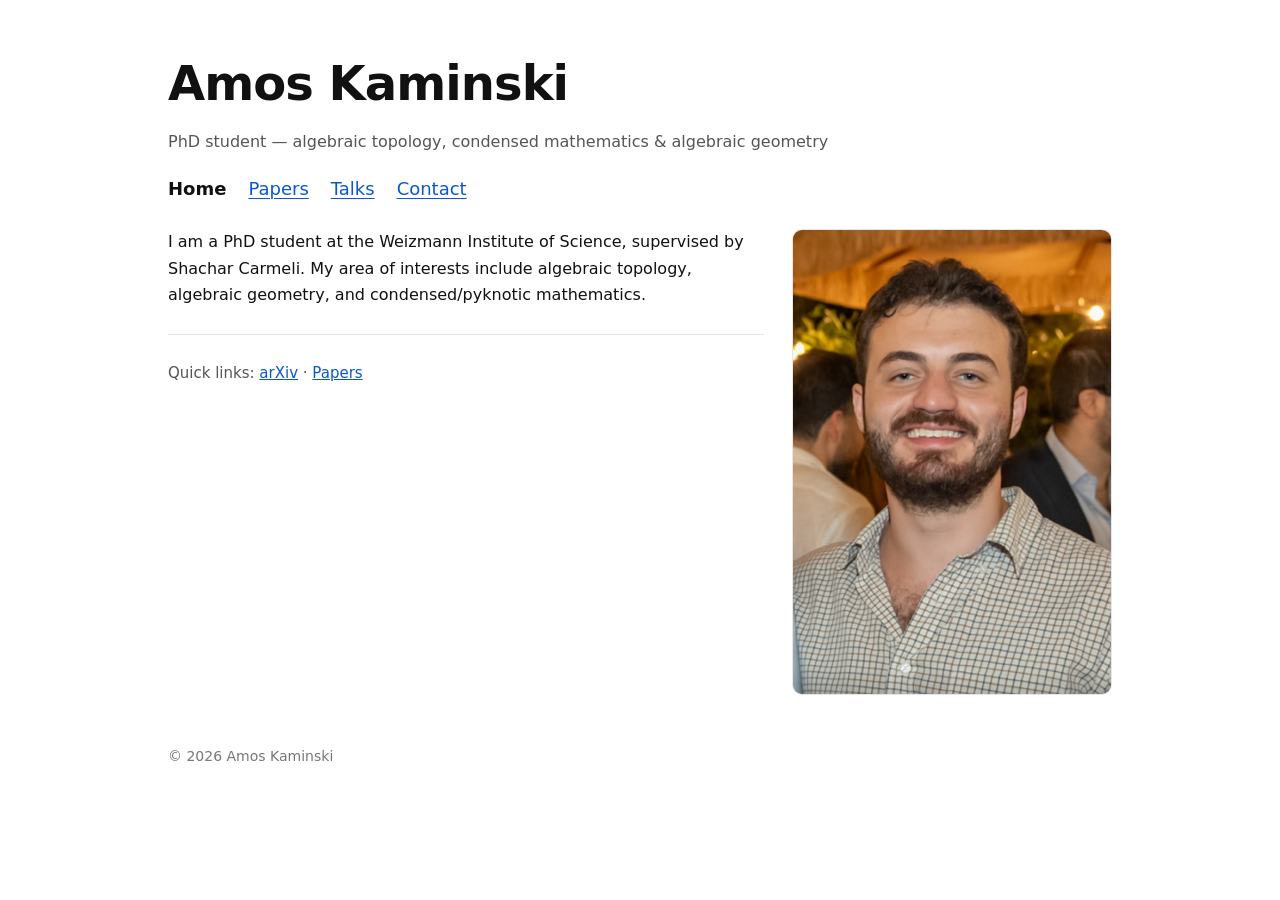
==== commit ed40348c: "Update personal introduction in index.html Rephrase introduction and interests in the main section." ====
--- a/index.html
+++ b/index.html
@@ -23,12 +23,9 @@
     <main class="two-col">
       <div>
         <p>
-          I am a PhD student at the Weizmann Institute of Science under the supervision of Shachar Carmeli.
-          My interests include algebraic topology, algebraic geometry, and condensed/pyknotic mathematics.
+          I am a PhD student at the Weizmann Institute of Science, supervised by Shachar Carmeli.
+          My area of interests include algebraic topology, algebraic geometry, and condensed/pyknotic mathematics.
         </p>
-        <p>
-          Recently, I proved Clausen’s Conjecture 5.17 on the local light–profinite structure of smooth
-          <em>p</em>-adic analytic Artin stacks.
         </p>
 
         <hr />
